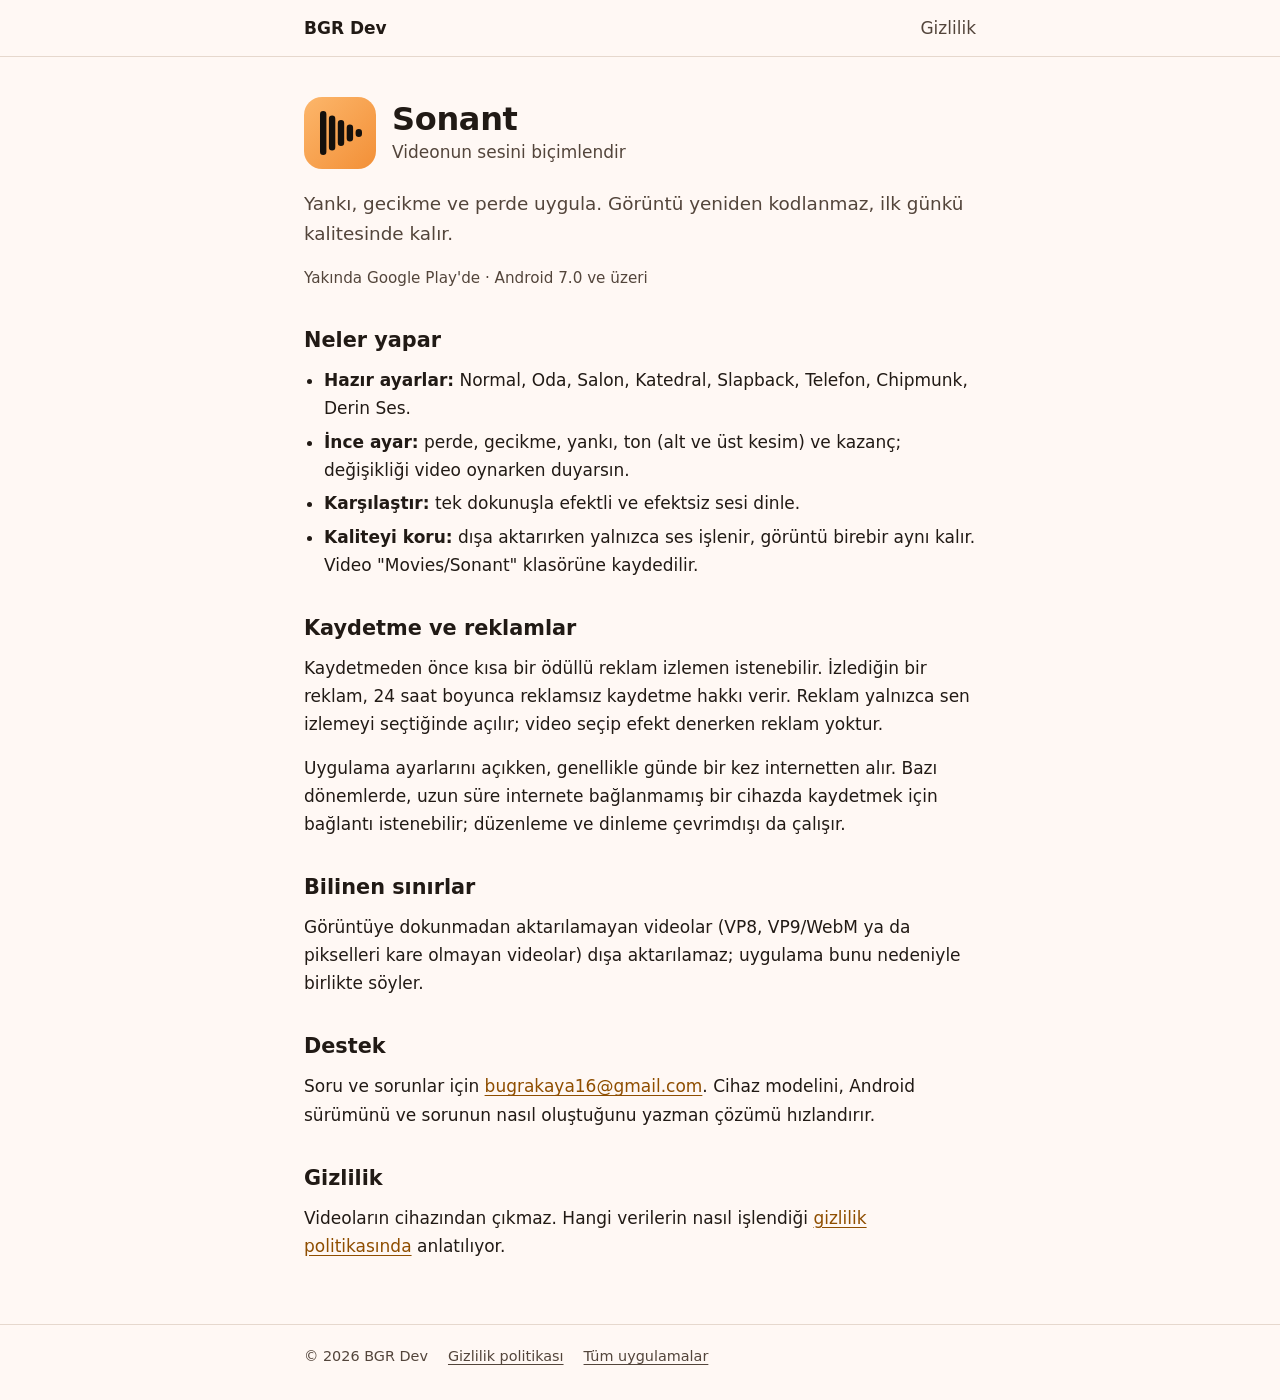
==== sonant/index.html @ 041ba70e "Sonant sayfalari: gizlilik politikasi, tanitim, app-ads.txt - /sonant/privacy/: Turkce + Ingilizce g" ====
<!doctype html>
<html lang="tr">
<head>
  <meta charset="utf-8">
  <meta name="viewport" content="width=device-width, initial-scale=1">
  <title>Sonant</title>
  <meta name="description" content="Sonant: videonun sesine yankı, gecikme ve perde uygula. Görüntü yeniden kodlanmaz.">
  <link rel="icon" href="icon.svg" type="image/svg+xml">
  <link rel="stylesheet" href="../assets/style.css">
</head>
<body>
  <header class="site-header">
    <div class="wrap">
      <a class="brand" href="../">BGR Dev</a>
      <nav aria-label="Sonant"><a href="privacy/">Gizlilik</a></nav>
    </div>
  </header>

  <main class="wrap">
    <div class="app-hero">
      <img src="icon.svg" alt="Sonant simgesi" width="72" height="72">
      <div>
        <h1>Sonant</h1>
        <p>Videonun sesini biçimlendir</p>
      </div>
    </div>
    <p class="lead">Yankı, gecikme ve perde uygula. Görüntü yeniden kodlanmaz, ilk günkü kalitesinde kalır.</p>
    <p class="meta">Yakında Google Play'de · Android 7.0 ve üzeri</p>

    <h2>Neler yapar</h2>
    <ul>
      <li><strong>Hazır ayarlar:</strong> Normal, Oda, Salon, Katedral, Slapback, Telefon, Chipmunk, Derin Ses.</li>
      <li><strong>İnce ayar:</strong> perde, gecikme, yankı, ton (alt ve üst kesim) ve kazanç; değişikliği video oynarken duyarsın.</li>
      <li><strong>Karşılaştır:</strong> tek dokunuşla efektli ve efektsiz sesi dinle.</li>
      <li><strong>Kaliteyi koru:</strong> dışa aktarırken yalnızca ses işlenir, görüntü birebir aynı kalır. Video "Movies/Sonant" klasörüne kaydedilir.</li>
    </ul>

    <h2>Kaydetme ve reklamlar</h2>
    <p>Kaydetmeden önce kısa bir ödüllü reklam izlemen istenebilir. İzlediğin bir reklam, 24 saat boyunca reklamsız kaydetme hakkı verir. Reklam yalnızca sen izlemeyi seçtiğinde açılır; video seçip efekt denerken reklam yoktur.</p>
    <p>Uygulama ayarlarını açıkken, genellikle günde bir kez internetten alır. Bazı dönemlerde, uzun süre internete bağlanmamış bir cihazda kaydetmek için bağlantı istenebilir; düzenleme ve dinleme çevrimdışı da çalışır.</p>

    <h2>Bilinen sınırlar</h2>
    <p>Görüntüye dokunmadan aktarılamayan videolar (VP8, VP9/WebM ya da pikselleri kare olmayan videolar) dışa aktarılamaz; uygulama bunu nedeniyle birlikte söyler.</p>

    <h2>Destek</h2>
    <p>Soru ve sorunlar için <a href="mailto:bugrakaya16@gmail.com?subject=Sonant">bugrakaya16@gmail.com</a>. Cihaz modelini, Android sürümünü ve sorunun nasıl oluştuğunu yazman çözümü hızlandırır.</p>

    <h2>Gizlilik</h2>
    <p>Videoların cihazından çıkmaz. Hangi verilerin nasıl işlendiği <a href="privacy/">gizlilik politikasında</a> anlatılıyor.</p>
  </main>

  <footer class="site-footer">
    <div class="wrap">
      <span>© 2026 BGR Dev</span>
      <a href="privacy/">Gizlilik politikası</a>
      <a href="../">Tüm uygulamalar</a>
    </div>
  </footer>
</body>
</html>
---- assets/style.css ----
/* Shared by every page. The palette is Sonant's warm amber; an app with its own colour can
   override --accent and --accent-soft on its pages. No web fonts and no third-party requests:
   the privacy pages promise little data, so the site itself loads nothing from elsewhere. */

:root {
  color-scheme: light dark;
  --bg: #fff8f4;
  --surface: #f9efe7;
  --text: #211a15;
  --muted: #53453b;
  --line: #e6d8cd;
  --accent: #8f4e00;
  --accent-soft: #ffdcc0;
  --radius: 14px;
  font-family: system-ui, -apple-system, "Segoe UI", Roboto, "Helvetica Neue", Arial, sans-serif;
}

@media (prefers-color-scheme: dark) {
  :root {
    --bg: #1a1715;
    --surface: #241f1b;
    --text: #ede2db;
    --muted: #d3c5b9;
    --line: #3a342e;
    --accent: #ffb268;
    --accent-soft: #4a2400;
  }
}

*, *::before, *::after { box-sizing: border-box; }

html { -webkit-text-size-adjust: 100%; }

body {
  margin: 0;
  background: var(--bg);
  color: var(--text);
  font-size: 1.0625rem;
  line-height: 1.65;
  overflow-wrap: break-word;
}

.wrap { max-width: 44rem; margin: 0 auto; padding: 0 1rem; }

.site-header { border-bottom: 1px solid var(--line); }
.site-header .wrap {
  display: flex;
  align-items: center;
  justify-content: space-between;
  gap: 1rem;
  min-height: 3.5rem;
}
.brand { font-weight: 700; color: var(--text); text-decoration: none; }
.site-header nav { display: flex; gap: 1rem; }
.site-header nav a { color: var(--muted); text-decoration: none; }
.site-header nav a:hover { color: var(--text); }

main.wrap { padding-top: 2.5rem; padding-bottom: 3rem; }

h1 { font-size: 2rem; line-height: 1.2; margin: 0 0 .5rem; letter-spacing: -.01em; }
h2 { font-size: 1.3rem; line-height: 1.3; margin: 2.25rem 0 .75rem; }
h3 { font-size: 1.05rem; line-height: 1.4; margin: 1.5rem 0 .5rem; }
p, ul, ol { margin: 0 0 1rem; }
ul, ol { padding-left: 1.25rem; }
li + li { margin-top: .35rem; }

a { color: var(--accent); text-underline-offset: .18em; }
a:hover { text-decoration-thickness: 2px; }

code {
  font-size: .92em;
  background: var(--surface);
  border: 1px solid var(--line);
  border-radius: 6px;
  padding: .05em .35em;
}

.lead { font-size: 1.15rem; color: var(--muted); }
.meta { color: var(--muted); font-size: .95rem; }

.note {
  background: var(--surface);
  border: 1px solid var(--line);
  border-radius: var(--radius);
  padding: 1rem 1.25rem;
  margin: 1.5rem 0;
}
.note > :last-child { margin-bottom: 0; }

.app-hero { display: flex; align-items: center; gap: 1rem; margin-bottom: 1.25rem; }
.app-hero img { width: 72px; height: 72px; border-radius: 18px; flex: none; }
.app-hero h1 { margin: 0; }
.app-hero p { margin: 0; color: var(--muted); }

.apps { list-style: none; padding: 0; }
.app-card {
  display: flex;
  gap: 1rem;
  align-items: flex-start;
  background: var(--surface);
  border: 1px solid var(--line);
  border-radius: var(--radius);
  padding: 1rem;
}
.app-card img { width: 56px; height: 56px; border-radius: 14px; flex: none; }
.app-card h3 { margin: 0 0 .25rem; }
.app-card p { margin: 0 0 .5rem; }
.app-card p:last-child { margin-bottom: 0; }

.lang-switch { display: flex; gap: .5rem; margin: 1rem 0 1.5rem; }
.lang-switch a {
  padding: .2rem .8rem;
  border: 1px solid var(--line);
  border-radius: 999px;
  text-decoration: none;
  font-size: .95rem;
}
.lang-switch a:hover { background: var(--accent-soft); color: var(--text); }

hr { border: 0; border-top: 1px solid var(--line); margin: 3rem 0; }

.site-footer { border-top: 1px solid var(--line); color: var(--muted); font-size: .9rem; }
.site-footer .wrap {
  display: flex;
  flex-wrap: wrap;
  gap: .5rem 1.25rem;
  padding-top: 1.25rem;
  padding-bottom: 2rem;
}
.site-footer a { color: var(--muted); }

@media (max-width: 30rem) {
  h1 { font-size: 1.65rem; }
  .app-hero img { width: 60px; height: 60px; border-radius: 15px; }
}
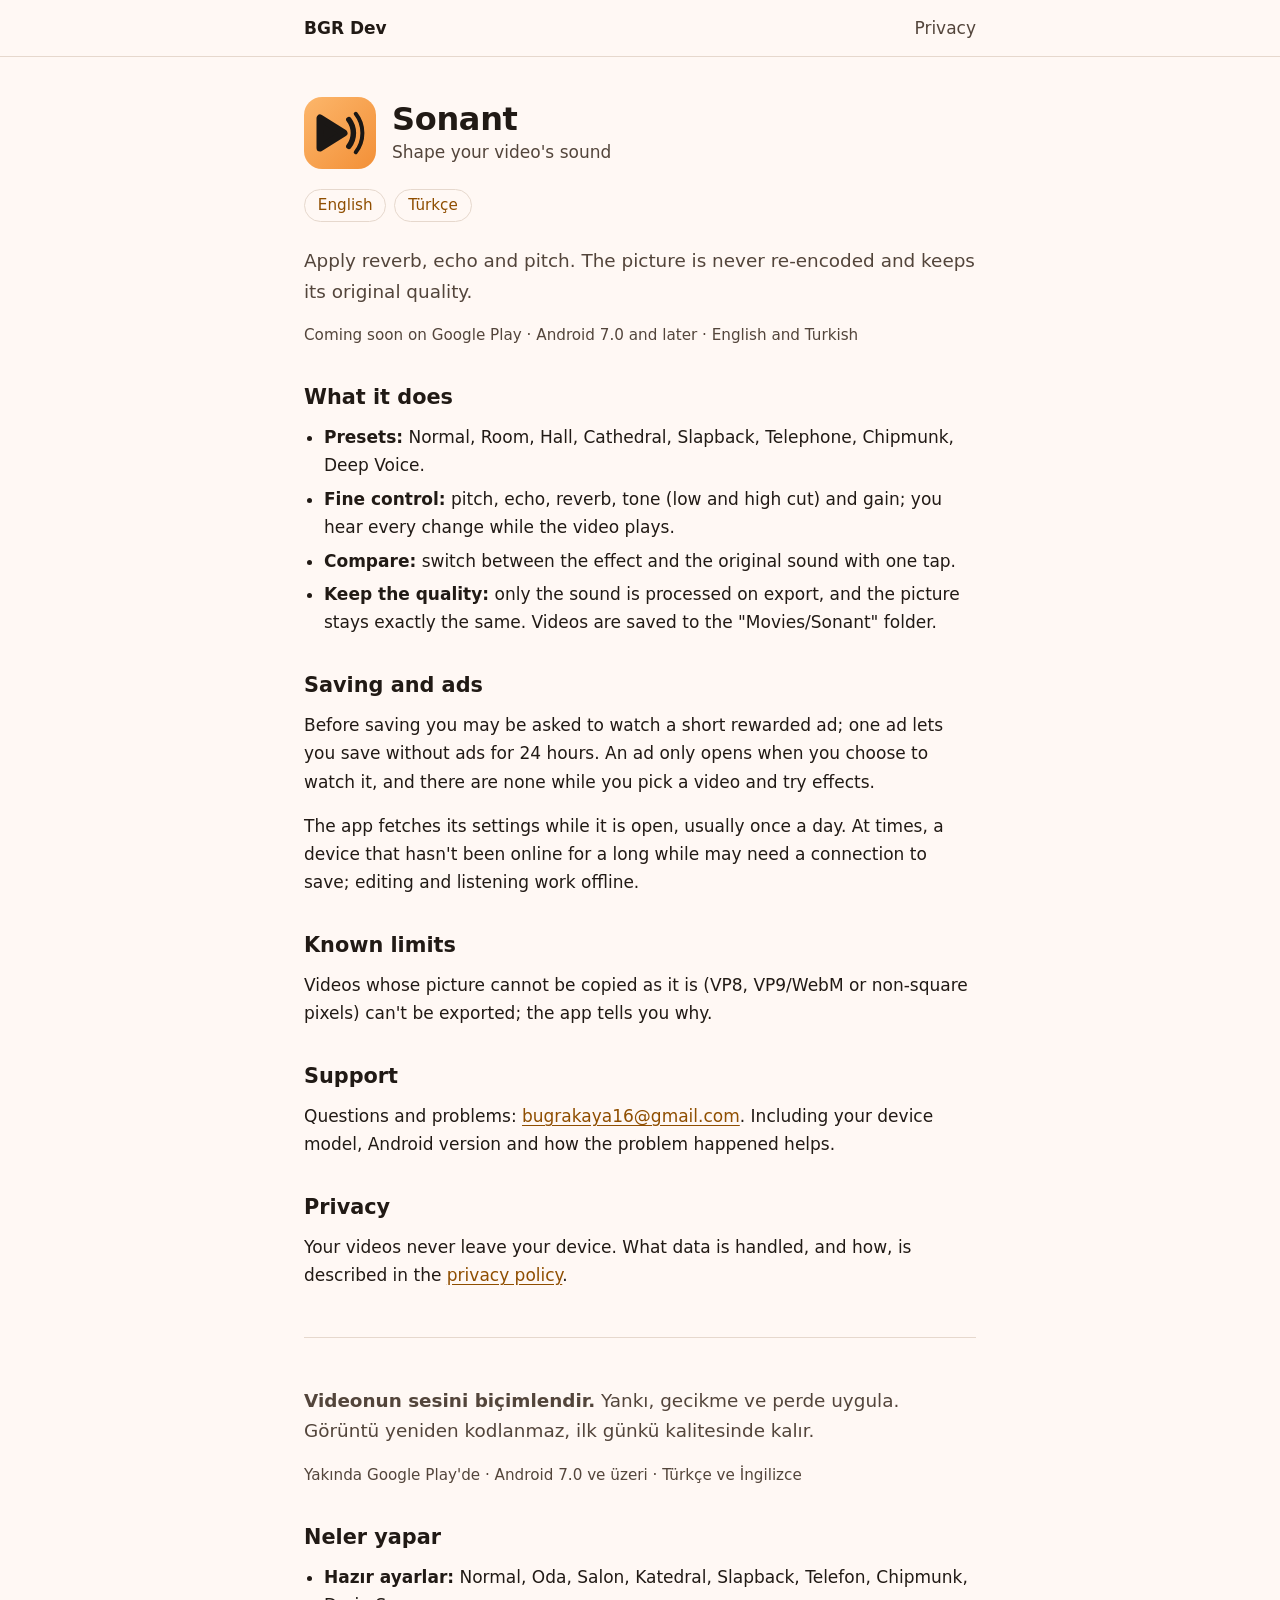
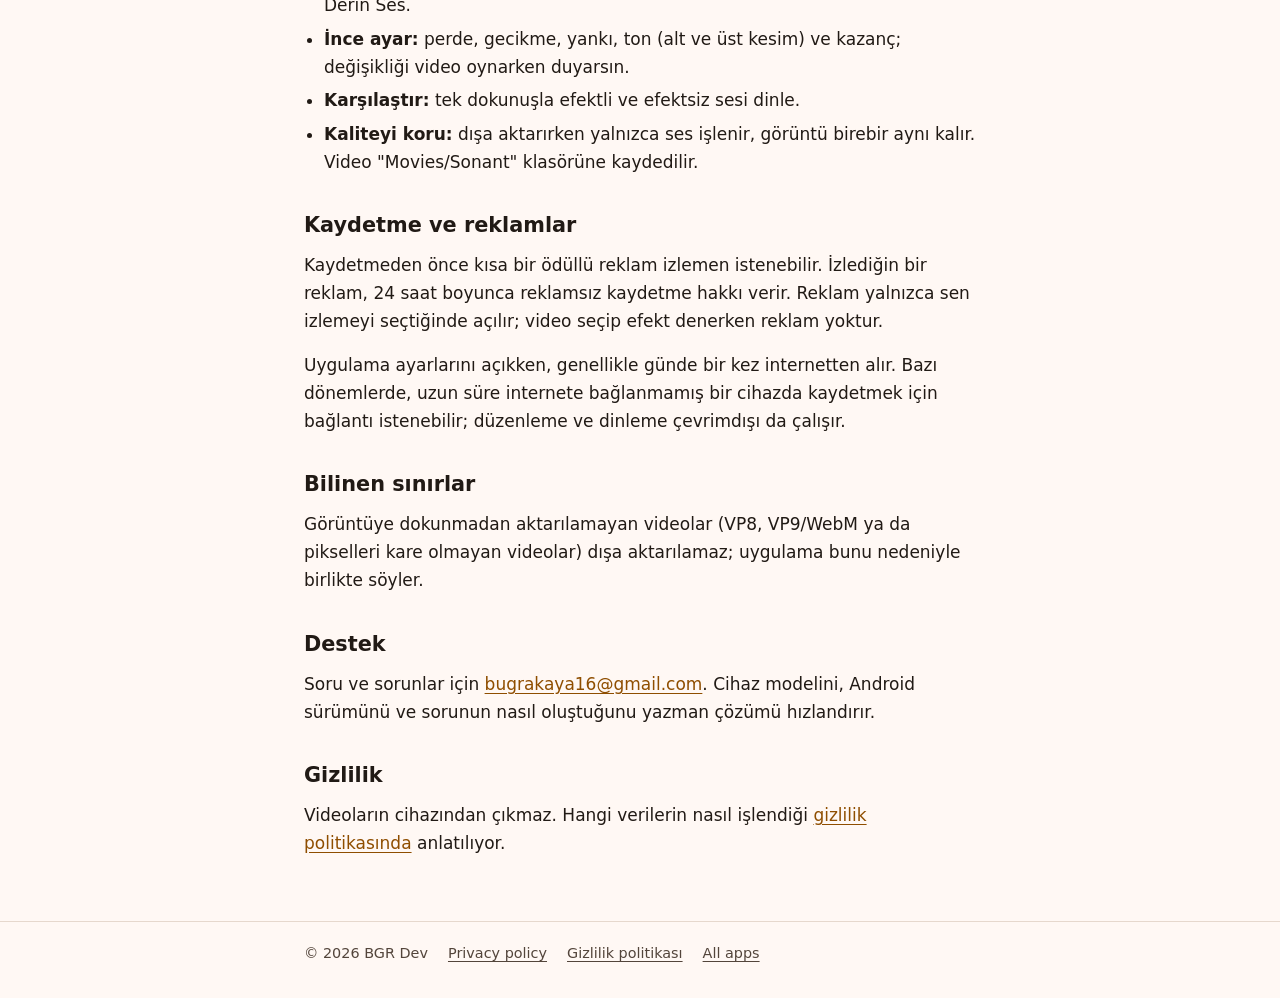
==== commit 2b337d47: "Sonant: Ingilizce sayfa, gizlilik metninde dugme adi Uygulamanin varsayilan dili artik Ingilizce (Tu" ====
--- a/sonant/index.html
+++ b/sonant/index.html
@@ -1,10 +1,10 @@
 <!doctype html>
-<html lang="tr">
+<html lang="en">
 <head>
   <meta charset="utf-8">
   <meta name="viewport" content="width=device-width, initial-scale=1">
   <title>Sonant</title>
-  <meta name="description" content="Sonant: videonun sesine yankı, gecikme ve perde uygula. Görüntü yeniden kodlanmaz.">
+  <meta name="description" content="Sonant: add reverb, echo and pitch to the sound of your videos. The picture is never re-encoded.">
   <link rel="icon" href="icon.svg" type="image/svg+xml">
   <link rel="stylesheet" href="../assets/style.css">
 </head>
@@ -12,48 +12,84 @@
   <header class="site-header">
     <div class="wrap">
       <a class="brand" href="../">BGR Dev</a>
-      <nav aria-label="Sonant"><a href="privacy/">Gizlilik</a></nav>
+      <nav aria-label="Sonant"><a href="privacy/#en">Privacy</a></nav>
     </div>
   </header>
 
   <main class="wrap">
     <div class="app-hero">
-      <img src="icon.svg" alt="Sonant simgesi" width="72" height="72">
+      <img src="icon.svg" alt="Sonant icon" width="72" height="72">
       <div>
         <h1>Sonant</h1>
-        <p>Videonun sesini biçimlendir</p>
+        <p>Shape your video's sound</p>
       </div>
     </div>
-    <p class="lead">Yankı, gecikme ve perde uygula. Görüntü yeniden kodlanmaz, ilk günkü kalitesinde kalır.</p>
-    <p class="meta">Yakında Google Play'de · Android 7.0 ve üzeri</p>
+    <nav class="lang-switch" aria-label="Language">
+      <a href="#en" lang="en">English</a>
+      <a href="#tr" lang="tr">Türkçe</a>
+    </nav>
 
-    <h2>Neler yapar</h2>
-    <ul>
-      <li><strong>Hazır ayarlar:</strong> Normal, Oda, Salon, Katedral, Slapback, Telefon, Chipmunk, Derin Ses.</li>
-      <li><strong>İnce ayar:</strong> perde, gecikme, yankı, ton (alt ve üst kesim) ve kazanç; değişikliği video oynarken duyarsın.</li>
-      <li><strong>Karşılaştır:</strong> tek dokunuşla efektli ve efektsiz sesi dinle.</li>
-      <li><strong>Kaliteyi koru:</strong> dışa aktarırken yalnızca ses işlenir, görüntü birebir aynı kalır. Video "Movies/Sonant" klasörüne kaydedilir.</li>
-    </ul>
+    <section id="en">
+      <p class="lead">Apply reverb, echo and pitch. The picture is never re-encoded and keeps its original quality.</p>
+      <p class="meta">Coming soon on Google Play · Android 7.0 and later · English and Turkish</p>
 
-    <h2>Kaydetme ve reklamlar</h2>
-    <p>Kaydetmeden önce kısa bir ödüllü reklam izlemen istenebilir. İzlediğin bir reklam, 24 saat boyunca reklamsız kaydetme hakkı verir. Reklam yalnızca sen izlemeyi seçtiğinde açılır; video seçip efekt denerken reklam yoktur.</p>
-    <p>Uygulama ayarlarını açıkken, genellikle günde bir kez internetten alır. Bazı dönemlerde, uzun süre internete bağlanmamış bir cihazda kaydetmek için bağlantı istenebilir; düzenleme ve dinleme çevrimdışı da çalışır.</p>
+      <h2>What it does</h2>
+      <ul>
+        <li><strong>Presets:</strong> Normal, Room, Hall, Cathedral, Slapback, Telephone, Chipmunk, Deep Voice.</li>
+        <li><strong>Fine control:</strong> pitch, echo, reverb, tone (low and high cut) and gain; you hear every change while the video plays.</li>
+        <li><strong>Compare:</strong> switch between the effect and the original sound with one tap.</li>
+        <li><strong>Keep the quality:</strong> only the sound is processed on export, and the picture stays exactly the same. Videos are saved to the "Movies/Sonant" folder.</li>
+      </ul>
 
-    <h2>Bilinen sınırlar</h2>
-    <p>Görüntüye dokunmadan aktarılamayan videolar (VP8, VP9/WebM ya da pikselleri kare olmayan videolar) dışa aktarılamaz; uygulama bunu nedeniyle birlikte söyler.</p>
+      <h2>Saving and ads</h2>
+      <p>Before saving you may be asked to watch a short rewarded ad; one ad lets you save without ads for 24 hours. An ad only opens when you choose to watch it, and there are none while you pick a video and try effects.</p>
+      <p>The app fetches its settings while it is open, usually once a day. At times, a device that hasn't been online for a long while may need a connection to save; editing and listening work offline.</p>
 
-    <h2>Destek</h2>
-    <p>Soru ve sorunlar için <a href="mailto:bugrakaya16@gmail.com?subject=Sonant">bugrakaya16@gmail.com</a>. Cihaz modelini, Android sürümünü ve sorunun nasıl oluştuğunu yazman çözümü hızlandırır.</p>
+      <h2>Known limits</h2>
+      <p>Videos whose picture cannot be copied as it is (VP8, VP9/WebM or non-square pixels) can't be exported; the app tells you why.</p>
 
-    <h2>Gizlilik</h2>
-    <p>Videoların cihazından çıkmaz. Hangi verilerin nasıl işlendiği <a href="privacy/">gizlilik politikasında</a> anlatılıyor.</p>
+      <h2>Support</h2>
+      <p>Questions and problems: <a href="mailto:bugrakaya16@gmail.com?subject=Sonant">bugrakaya16@gmail.com</a>. Including your device model, Android version and how the problem happened helps.</p>
+
+      <h2>Privacy</h2>
+      <p>Your videos never leave your device. What data is handled, and how, is described in the <a href="privacy/#en">privacy policy</a>.</p>
+    </section>
+
+    <hr>
+
+    <section id="tr" lang="tr">
+      <p class="lead"><strong>Videonun sesini biçimlendir.</strong> Yankı, gecikme ve perde uygula. Görüntü yeniden kodlanmaz, ilk günkü kalitesinde kalır.</p>
+      <p class="meta">Yakında Google Play'de · Android 7.0 ve üzeri · Türkçe ve İngilizce</p>
+
+      <h2>Neler yapar</h2>
+      <ul>
+        <li><strong>Hazır ayarlar:</strong> Normal, Oda, Salon, Katedral, Slapback, Telefon, Chipmunk, Derin Ses.</li>
+        <li><strong>İnce ayar:</strong> perde, gecikme, yankı, ton (alt ve üst kesim) ve kazanç; değişikliği video oynarken duyarsın.</li>
+        <li><strong>Karşılaştır:</strong> tek dokunuşla efektli ve efektsiz sesi dinle.</li>
+        <li><strong>Kaliteyi koru:</strong> dışa aktarırken yalnızca ses işlenir, görüntü birebir aynı kalır. Video "Movies/Sonant" klasörüne kaydedilir.</li>
+      </ul>
+
+      <h2>Kaydetme ve reklamlar</h2>
+      <p>Kaydetmeden önce kısa bir ödüllü reklam izlemen istenebilir. İzlediğin bir reklam, 24 saat boyunca reklamsız kaydetme hakkı verir. Reklam yalnızca sen izlemeyi seçtiğinde açılır; video seçip efekt denerken reklam yoktur.</p>
+      <p>Uygulama ayarlarını açıkken, genellikle günde bir kez internetten alır. Bazı dönemlerde, uzun süre internete bağlanmamış bir cihazda kaydetmek için bağlantı istenebilir; düzenleme ve dinleme çevrimdışı da çalışır.</p>
+
+      <h2>Bilinen sınırlar</h2>
+      <p>Görüntüye dokunmadan aktarılamayan videolar (VP8, VP9/WebM ya da pikselleri kare olmayan videolar) dışa aktarılamaz; uygulama bunu nedeniyle birlikte söyler.</p>
+
+      <h2>Destek</h2>
+      <p>Soru ve sorunlar için <a href="mailto:bugrakaya16@gmail.com?subject=Sonant">bugrakaya16@gmail.com</a>. Cihaz modelini, Android sürümünü ve sorunun nasıl oluştuğunu yazman çözümü hızlandırır.</p>
+
+      <h2>Gizlilik</h2>
+      <p>Videoların cihazından çıkmaz. Hangi verilerin nasıl işlendiği <a href="privacy/">gizlilik politikasında</a> anlatılıyor.</p>
+    </section>
   </main>
 
   <footer class="site-footer">
     <div class="wrap">
       <span>© 2026 BGR Dev</span>
-      <a href="privacy/">Gizlilik politikası</a>
-      <a href="../">Tüm uygulamalar</a>
+      <a href="privacy/#en">Privacy policy</a>
+      <a href="privacy/" lang="tr">Gizlilik politikası</a>
+      <a href="../">All apps</a>
     </div>
   </footer>
 </body>
--- a/assets/style.css
+++ b/assets/style.css
@@ -25,6 +25,12 @@
     --accent: #ffb268;
     --accent-soft: #4a2400;
   }
+}
+
+/* Neon Dodger's pages: the game's neon cyan, deepened on light backgrounds for contrast. */
+.app-neondodger { --accent: #006d78; --accent-soft: #c9f6fa; }
+@media (prefers-color-scheme: dark) {
+  .app-neondodger { --accent: #5cf2ff; --accent-soft: #0f3a40; }
 }
 
 *, *::before, *::after { box-sizing: border-box; }
